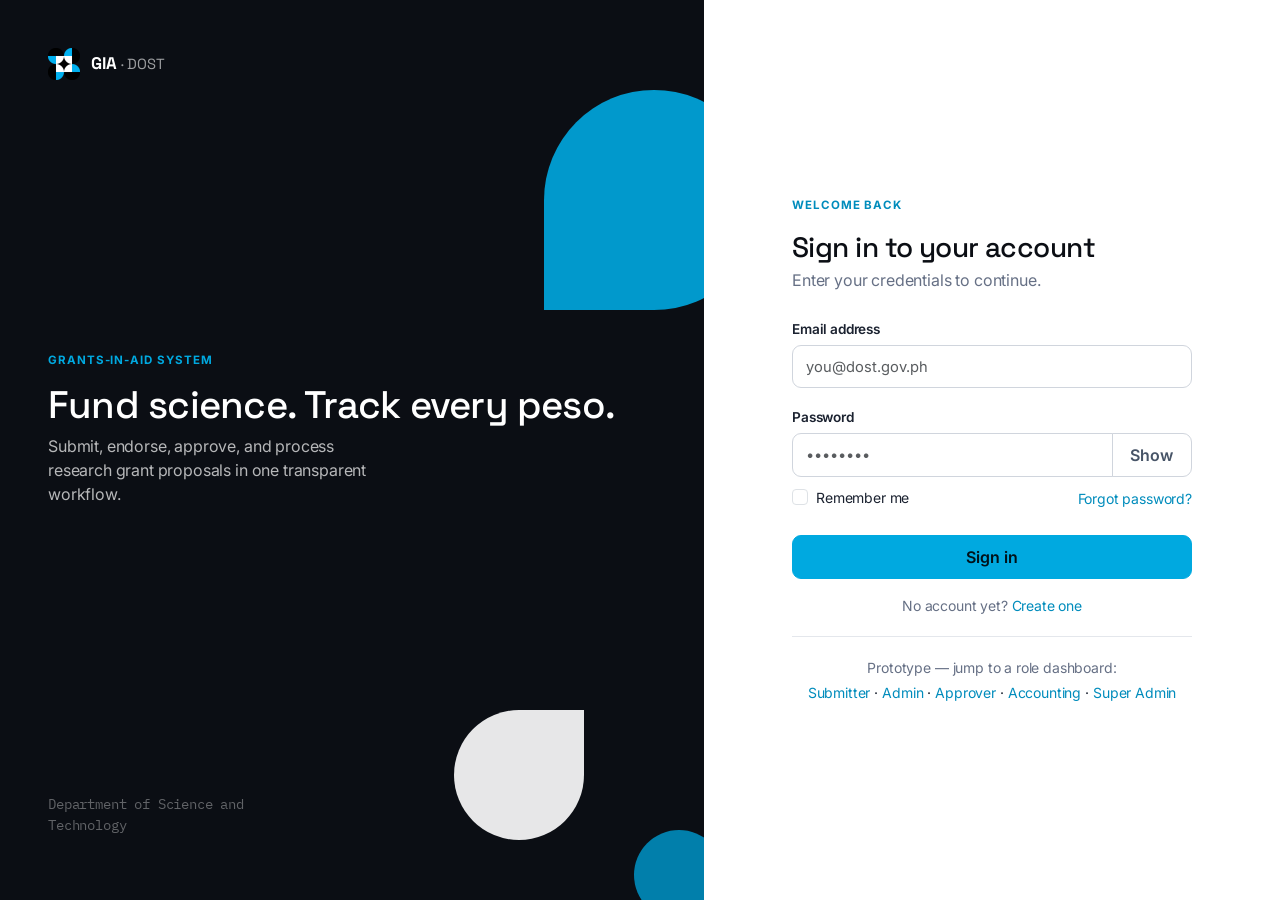
==== auth/login.html @ bb8864e7 "chore: initial commit" ====
<!DOCTYPE html>
<html lang="en">
<head>
  <meta charset="UTF-8">
  <meta name="viewport" content="width=device-width, initial-scale=1.0">
  <title>Sign in · GIA (DOST)</title>
  <link href="https://cdn.jsdelivr.net/npm/bootstrap@5.3.3/dist/css/bootstrap.min.css" rel="stylesheet">
  <link href="../assets/css/style.css" rel="stylesheet">
</head>
<body>
<div class="auth-wrap">
  <!-- Brand panel -->
  <aside class="auth-aside">
    <div class="field" aria-hidden="true">
      <span class="bh bh-1"></span><span class="bh bh-2"></span><span class="bh bh-3"></span>
    </div>
    <div class="brand-row">
      <img src="../assets/images/dost-logo.png" alt="DOST" width="32" height="32">
      <span>GIA <small style="font-weight:400;opacity:.6">· DOST</small></span>
    </div>
    <div>
      <p class="label-eyebrow" style="color:var(--gia-cyan)">Grants-in-Aid System</p>
      <h2>Fund science. Track every peso.</h2>
      <p>Submit, endorse, approve, and process research grant proposals in one transparent workflow.</p>
    </div>
    <p class="mono small" style="opacity:.5">Department of Science and Technology</p>
  </aside>

  <!-- Form -->
  <main class="auth-main">
    <div class="auth-card">
      <div class="d-flex align-items-center gap-2 mb-4 d-md-none">
        <span class="gia-mark"></span><strong class="display">GIA · DOST</strong>
      </div>
      <p class="label-eyebrow">Welcome back</p>
      <h1 class="mb-1">Sign in to your account</h1>
      <p class="muted mb-4">Enter your credentials to continue.</p>

      <form action="#" method="post" novalidate>
        <div class="mb-3">
          <label class="form-label" for="email">Email address</label>
          <input type="email" class="form-control" id="email" placeholder="you@dost.gov.ph" required>
        </div>
        <div class="mb-2">
          <label class="form-label" for="password">Password</label>
          <div class="input-group">
            <input type="password" class="form-control" id="password" placeholder="••••••••" required>
            <button class="btn btn-outline-secondary" type="button" data-toggle-pw="#password">Show</button>
          </div>
        </div>
        <div class="d-flex justify-content-between align-items-center mb-4">
          <div class="form-check">
            <input class="form-check-input" type="checkbox" id="remember">
            <label class="form-check-label small" for="remember">Remember me</label>
          </div>
          <a href="forgot-password.html" class="small">Forgot password?</a>
        </div>
        <button type="submit" class="btn btn-primary w-100 mb-3">Sign in</button>
        <p class="text-center muted small mb-0">
          No account yet? <a href="register.html">Create one</a>
        </p>
      </form>

      <div class="divider"></div>
      <p class="muted small text-center mb-1">Prototype — jump to a role dashboard:</p>
      <div class="d-flex flex-wrap gap-1 justify-content-center small">
        <a href="../user/dashboard.html">Submitter</a> ·
        <a href="../admin/pending.html">Admin</a> ·
        <a href="../approver/queue.html">Approver</a> ·
        <a href="../accounting/queue.html">Accounting</a> ·
        <a href="../superadmin/users.html">Super Admin</a>
      </div>
    </div>
  </main>
</div>
<script src="../assets/js/app.js"></script>
</body>
</html>
---- assets/css/style.css ----
/* =====================================================================
   GIA (DOST) — Grants-in-Aid System
   Design system / shared styles
   Palette + type grounded in the GIA mark: Bauhaus circles, cyan + ink
   ===================================================================== */

@import url('https://fonts.googleapis.com/css2?family=Space+Grotesk:wght@400;500;600;700&family=Inter:wght@400;500;600;700&family=IBM+Plex+Mono:wght@400;500&display=swap');

:root {
  /* Brand */
  --gia-cyan:      #00A9E0;
  --gia-cyan-600:  #008CBC;
  --gia-cyan-050:  #E5F6FD;
  --gia-ink:       #0B0E14;
  --gia-ink-700:   #1B2230;
  --gia-ink-500:   #3A4456;

  /* Neutrals */
  --gia-slate-700: #475467;
  --gia-slate-500: #667085;
  --gia-slate-300: #D0D5DD;
  --gia-slate-200: #E4E7EC;
  --gia-slate-100: #F2F4F7;
  --gia-slate-050: #F8FAFC;
  --gia-white:     #FFFFFF;

  /* Status */
  --gia-draft:     #667085;
  --gia-submitted: #1570EF;
  --gia-revision:  #DC6803;
  --gia-endorsed:  #7A5AF8;
  --gia-approved:  #079455;
  --gia-rejected:  #D92D20;
  --gia-acct:      #0BA5EC;
  --gia-completed: #12B76A;

  /* Type */
  --font-display: 'Space Grotesk', system-ui, sans-serif;
  --font-body:    'Inter', system-ui, sans-serif;
  --font-mono:    'IBM Plex Mono', ui-monospace, monospace;

  /* Geometry */
  --radius:    14px;
  --radius-sm: 9px;
  --shadow-sm: 0 1px 2px rgba(11,14,20,.06), 0 1px 3px rgba(11,14,20,.05);
  --shadow-md: 0 4px 16px rgba(11,14,20,.08);
  --shadow-lg: 0 12px 40px rgba(11,14,20,.12);

  /* Bootstrap overrides */
  --bs-primary: var(--gia-cyan);
  --bs-body-font-family: var(--font-body);
  --bs-body-color: var(--gia-ink-700);
}

* { -webkit-font-smoothing: antialiased; }

body {
  font-family: var(--font-body);
  color: var(--gia-ink-700);
  background: var(--gia-slate-050);
  letter-spacing: -0.01em;
}

h1, h2, h3, h4, h5, .display, .navbar-brand {
  font-family: var(--font-display);
  letter-spacing: -0.02em;
  color: var(--gia-ink);
}

.mono { font-family: var(--font-mono); }

a { color: var(--gia-cyan-600); text-decoration: none; }
a:hover { color: var(--gia-cyan); }

/* ---- Signature: quarter-circle motif --------------------------------- */
.gia-mark {
  width: 28px; height: 28px; flex: 0 0 28px;
  border-radius: 0 50% 50% 50%;
  background: var(--gia-cyan);
  position: relative;
}
.gia-mark::after {
  content: ""; position: absolute; inset: 9px 9px auto auto;
  width: 8px; height: 8px; border-radius: 50%; background: var(--gia-ink);
}

/* ---- Buttons --------------------------------------------------------- */
.btn { font-weight: 600; border-radius: var(--radius-sm); padding: .55rem 1.1rem; }
.btn-primary {
  background: var(--gia-cyan); border-color: var(--gia-cyan); color: #00121A;
}
.btn-primary:hover, .btn-primary:focus {
  background: var(--gia-cyan-600); border-color: var(--gia-cyan-600); color: #fff;
}
.btn-ink { background: var(--gia-ink); color: #fff; border: 1px solid var(--gia-ink); }
.btn-ink:hover { background: var(--gia-ink-700); color: #fff; }
.btn-outline-secondary { border-color: var(--gia-slate-300); color: var(--gia-slate-700); }
.btn-outline-secondary:hover { background: var(--gia-slate-100); color: var(--gia-ink); border-color: var(--gia-slate-300); }

/* ---- Cards ----------------------------------------------------------- */
.card {
  border: 1px solid var(--gia-slate-200);
  border-radius: var(--radius);
  box-shadow: var(--shadow-sm);
  background: var(--gia-white);
}
.card-header { background: transparent; border-bottom: 1px solid var(--gia-slate-200); font-weight: 600; }

/* ---- Stat cards ------------------------------------------------------ */
.stat-card { padding: 1.25rem 1.35rem; position: relative; overflow: hidden; }
.stat-card .stat-value { font-family: var(--font-display); font-size: 2rem; font-weight: 700; line-height: 1; color: var(--gia-ink); }
.stat-card .stat-label { font-size: .8rem; color: var(--gia-slate-500); text-transform: uppercase; letter-spacing: .06em; font-weight: 600; }
.stat-card .stat-icon { position: absolute; top: 1rem; right: 1rem; width: 38px; height: 38px; display: grid; place-items: center; border-radius: 10px; background: var(--gia-cyan-050); color: var(--gia-cyan-600); }
.stat-card.is-approved .stat-icon { background: #E6F6EE; color: var(--gia-approved); }
.stat-card.is-rejected .stat-icon { background: #FEE9E7; color: var(--gia-rejected); }
.stat-card.is-pending  .stat-icon { background: #FFF3E6; color: var(--gia-revision); }

/* ---- Status badges --------------------------------------------------- */
.badge-status {
  font-family: var(--font-mono); font-weight: 500; font-size: .72rem;
  padding: .3rem .6rem; border-radius: 999px; display: inline-flex; align-items: center; gap: .35rem;
  text-transform: uppercase; letter-spacing: .03em;
}
.badge-status::before { content: ""; width: 6px; height: 6px; border-radius: 50%; background: currentColor; }
.s-draft     { color: var(--gia-draft);     background: #EEF0F3; }
.s-submitted { color: var(--gia-submitted); background: #E8F1FE; }
.s-revision  { color: var(--gia-revision);  background: #FFF3E6; }
.s-endorsed  { color: var(--gia-endorsed);  background: #F0EDFE; }
.s-approved  { color: var(--gia-approved);  background: #E6F6EE; }
.s-rejected  { color: var(--gia-rejected);  background: #FEE9E7; }
.s-accounting{ color: var(--gia-acct);      background: #E5F6FD; }
.s-completed { color: var(--gia-completed); background: #E6F8EF; }

/* ---- Auth layout ----------------------------------------------------- */
.auth-wrap { min-height: 100vh; display: grid; grid-template-columns: 1.1fr .9fr; }
.auth-aside {
  background: var(--gia-ink); color: #fff; padding: 3rem; position: relative; overflow: hidden;
  display: flex; flex-direction: column; justify-content: space-between;
}
.auth-aside .brand-row { display: flex; align-items: center; gap: .7rem; font-family: var(--font-display); font-weight: 700; font-size: 1.05rem; z-index: 2; }
.auth-aside h2 { color: #fff; font-size: 2.4rem; line-height: 1.05; z-index: 2; }
.auth-aside p { color: rgba(255,255,255,.7); max-width: 34ch; z-index: 2; }
/* Bauhaus circle field */
.auth-aside .field { position: absolute; inset: 0; z-index: 0; opacity: .9; }
.bh { position: absolute; border-radius: 50%; }
.bh-1 { width: 220px; height: 220px; right: -60px; top: 90px; background: var(--gia-cyan); border-radius: 50% 50% 50% 0; }
.bh-2 { width: 130px; height: 130px; right: 120px; bottom: 60px; background: #fff; border-radius: 50% 0 50% 50%; }
.bh-3 { width: 90px; height: 90px; right: -20px; bottom: -20px; background: var(--gia-cyan-600); }
.auth-main { display: grid; place-items: center; padding: 2rem; background: var(--gia-white); }
.auth-card { width: 100%; max-width: 400px; }
.auth-card h1 { font-size: 1.75rem; }

@media (max-width: 860px) {
  .auth-wrap { grid-template-columns: 1fr; }
  .auth-aside { display: none; }
}

/* ---- App shell (sidebar + topbar) ------------------------------------ */
.app { display: grid; grid-template-columns: 256px 1fr; min-height: 100vh; }
.sidebar {
  background: var(--gia-ink); color: #fff; padding: 1.1rem .85rem; position: sticky; top: 0; height: 100vh;
  display: flex; flex-direction: column; gap: .25rem;
}
.sidebar .brand { display: flex; align-items: center; gap: .6rem; padding: .4rem .55rem 1rem; font-family: var(--font-display); font-weight: 700; color: #fff; border-bottom: 1px solid rgba(255,255,255,.08); margin-bottom: .6rem; }
.sidebar .brand small { display: block; font-size: .68rem; font-weight: 400; color: rgba(255,255,255,.5); letter-spacing: .04em; }
.nav-label { font-size: .68rem; text-transform: uppercase; letter-spacing: .08em; color: rgba(255,255,255,.4); padding: .8rem .6rem .3rem; font-weight: 600; }
.sidebar .nav-link {
  color: rgba(255,255,255,.72); border-radius: var(--radius-sm); padding: .55rem .65rem; font-size: .9rem; font-weight: 500;
  display: flex; align-items: center; gap: .65rem; transition: background .12s, color .12s;
}
.sidebar .nav-link:hover { background: rgba(255,255,255,.07); color: #fff; }
.sidebar .nav-link.active { background: var(--gia-cyan); color: #00121A; font-weight: 600; }
.sidebar .nav-link svg { width: 18px; height: 18px; flex: 0 0 18px; }
.sidebar .sidebar-foot { margin-top: auto; padding-top: .8rem; border-top: 1px solid rgba(255,255,255,.08); }

.main { display: flex; flex-direction: column; min-width: 0; }
.topbar {
  background: var(--gia-white); border-bottom: 1px solid var(--gia-slate-200);
  padding: .85rem 1.5rem; display: flex; align-items: center; gap: 1rem; position: sticky; top: 0; z-index: 10;
}
.topbar .page-title { font-family: var(--font-display); font-weight: 700; font-size: 1.1rem; margin: 0; }
.topbar .crumb { font-size: .78rem; color: var(--gia-slate-500); }
.topbar .spacer { flex: 1; }
.icon-btn { width: 38px; height: 38px; border-radius: 10px; border: 1px solid var(--gia-slate-200); background: #fff; display: grid; place-items: center; color: var(--gia-slate-700); position: relative; }
.icon-btn:hover { background: var(--gia-slate-100); }
.icon-btn .dot { position: absolute; top: 8px; right: 9px; width: 7px; height: 7px; border-radius: 50%; background: var(--gia-rejected); border: 2px solid #fff; }
.avatar { width: 38px; height: 38px; border-radius: 10px; background: var(--gia-cyan-050); color: var(--gia-cyan-600); display: grid; place-items: center; font-weight: 700; font-family: var(--font-display); }

.content { padding: 1.5rem; flex: 1; }
.page-head { display: flex; align-items: flex-start; gap: 1rem; margin-bottom: 1.25rem; flex-wrap: wrap; }
.page-head h1 { font-size: 1.5rem; margin: 0; }
.page-head .sub { color: var(--gia-slate-500); font-size: .9rem; margin: .2rem 0 0; }

/* ---- Tables ---------------------------------------------------------- */
.table-card { padding: 0; overflow: hidden; }
.table { margin: 0; }
.table thead th { background: var(--gia-slate-050); border-bottom: 1px solid var(--gia-slate-200); font-size: .72rem; text-transform: uppercase; letter-spacing: .05em; color: var(--gia-slate-500); font-weight: 600; padding: .8rem 1rem; }
.table tbody td { padding: .85rem 1rem; vertical-align: middle; border-color: var(--gia-slate-100); font-size: .9rem; }
.table tbody tr:hover { background: var(--gia-slate-050); }
.table .id-cell { font-family: var(--font-mono); font-size: .82rem; color: var(--gia-slate-700); }

/* ---- Forms ----------------------------------------------------------- */
.form-label { font-weight: 600; font-size: .85rem; color: var(--gia-ink-700); margin-bottom: .35rem; }
.form-control, .form-select { border-color: var(--gia-slate-300); border-radius: var(--radius-sm); padding: .6rem .8rem; font-size: .92rem; }
.form-control:focus, .form-select:focus { border-color: var(--gia-cyan); box-shadow: 0 0 0 3px var(--gia-cyan-050); }
.form-text { color: var(--gia-slate-500); font-size: .8rem; }

/* ---- Dropzone -------------------------------------------------------- */
.dropzone {
  border: 1.5px dashed var(--gia-slate-300); border-radius: var(--radius); padding: 2rem 1.5rem; text-align: center;
  background: var(--gia-slate-050); cursor: pointer; transition: border-color .12s, background .12s;
}
.dropzone:hover { border-color: var(--gia-cyan); background: var(--gia-cyan-050); }
.dropzone .dz-icon { width: 46px; height: 46px; border-radius: 12px; background: #fff; border: 1px solid var(--gia-slate-200); display: grid; place-items: center; margin: 0 auto .7rem; color: var(--gia-cyan-600); }
.file-row { display: flex; align-items: center; gap: .8rem; padding: .7rem .85rem; border: 1px solid var(--gia-slate-200); border-radius: var(--radius-sm); background: #fff; }
.file-row .ext { width: 38px; height: 38px; border-radius: 8px; display: grid; place-items: center; font-family: var(--font-mono); font-size: .65rem; font-weight: 600; color: #fff; }
.ext-pdf  { background: #D92D20; }
.ext-docx { background: #1570EF; }
.ext-xlsx { background: #079455; }

/* ---- Timeline -------------------------------------------------------- */
.timeline { position: relative; padding-left: 1.6rem; }
.timeline::before { content: ""; position: absolute; left: 7px; top: 6px; bottom: 6px; width: 2px; background: var(--gia-slate-200); }
.tl-item { position: relative; padding-bottom: 1.4rem; }
.tl-item:last-child { padding-bottom: 0; }
.tl-item::before { content: ""; position: absolute; left: -1.6rem; top: 3px; width: 16px; height: 16px; border-radius: 50%; background: #fff; border: 3px solid var(--gia-slate-300); }
.tl-item.is-active::before { border-color: var(--gia-cyan); }
.tl-item.is-done::before   { border-color: var(--gia-approved); background: var(--gia-approved); }
.tl-item.is-reject::before { border-color: var(--gia-rejected); background: var(--gia-rejected); }
.tl-item .tl-time { font-family: var(--font-mono); font-size: .75rem; color: var(--gia-slate-500); }
.tl-item .tl-title { font-weight: 600; font-size: .92rem; }
.tl-item .tl-by { font-size: .82rem; color: var(--gia-slate-500); }
.tl-item .tl-note { font-size: .85rem; color: var(--gia-slate-700); margin-top: .3rem; background: var(--gia-slate-050); padding: .5rem .7rem; border-radius: var(--radius-sm); border-left: 3px solid var(--gia-slate-200); }

/* ---- Misc ------------------------------------------------------------ */
.divider { height: 1px; background: var(--gia-slate-200); margin: 1.25rem 0; }
.muted { color: var(--gia-slate-500); }
.label-eyebrow { font-size: .72rem; text-transform: uppercase; letter-spacing: .08em; color: var(--gia-cyan-600); font-weight: 700; }
.empty-state { text-align: center; padding: 3rem 1rem; color: var(--gia-slate-500); }
.empty-state .es-icon { width: 56px; height: 56px; border-radius: 16px; background: var(--gia-slate-100); display: grid; place-items: center; margin: 0 auto 1rem; color: var(--gia-slate-500); }

/* ---- Responsive shell ------------------------------------------------ */
@media (max-width: 992px) {
  .app { grid-template-columns: 1fr; }
  .sidebar { position: fixed; left: 0; top: 0; z-index: 1050; width: 256px; transform: translateX(-100%); transition: transform .2s; }
  .sidebar.open { transform: translateX(0); }
  .sb-backdrop { position: fixed; inset: 0; background: rgba(11,14,20,.5); z-index: 1040; display: none; }
  .sb-backdrop.show { display: block; }
}
.sb-toggle { display: none; }
@media (max-width: 992px) { .sb-toggle { display: grid; } }

:focus-visible { outline: 2px solid var(--gia-cyan); outline-offset: 2px; }
@media (prefers-reduced-motion: reduce) { * { transition: none !important; animation: none !important; } }
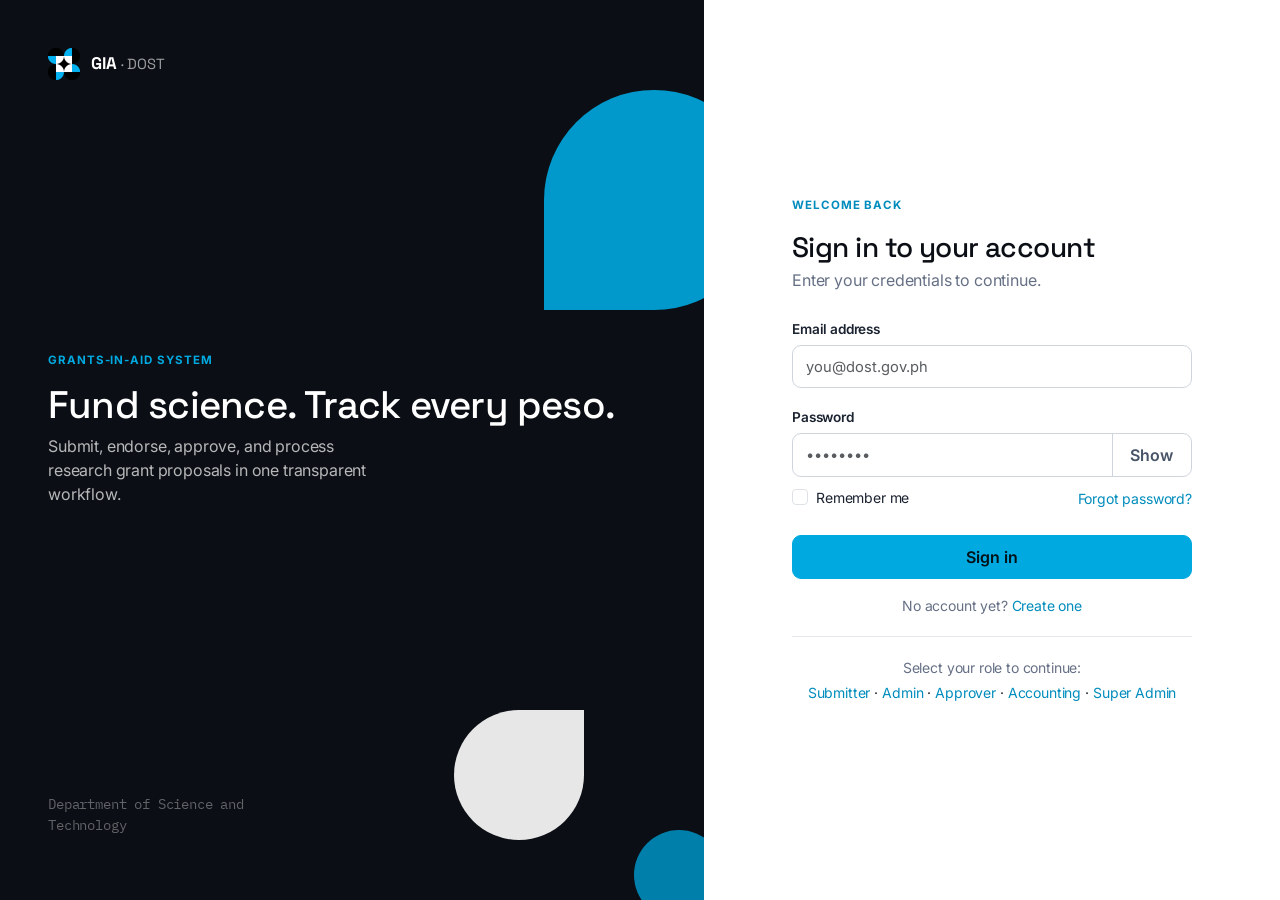
==== commit cf7549ea: "PARA DI MAMATAY" ====
--- a/auth/login.html
+++ b/auth/login.html
@@ -62,7 +62,7 @@
       </form>
 
       <div class="divider"></div>
-      <p class="muted small text-center mb-1">Prototype — jump to a role dashboard:</p>
+      <p class="muted small text-center mb-1">Select your role to continue:</p>
       <div class="d-flex flex-wrap gap-1 justify-content-center small">
         <a href="../user/dashboard.html">Submitter</a> ·
         <a href="../admin/pending.html">Admin</a> ·
